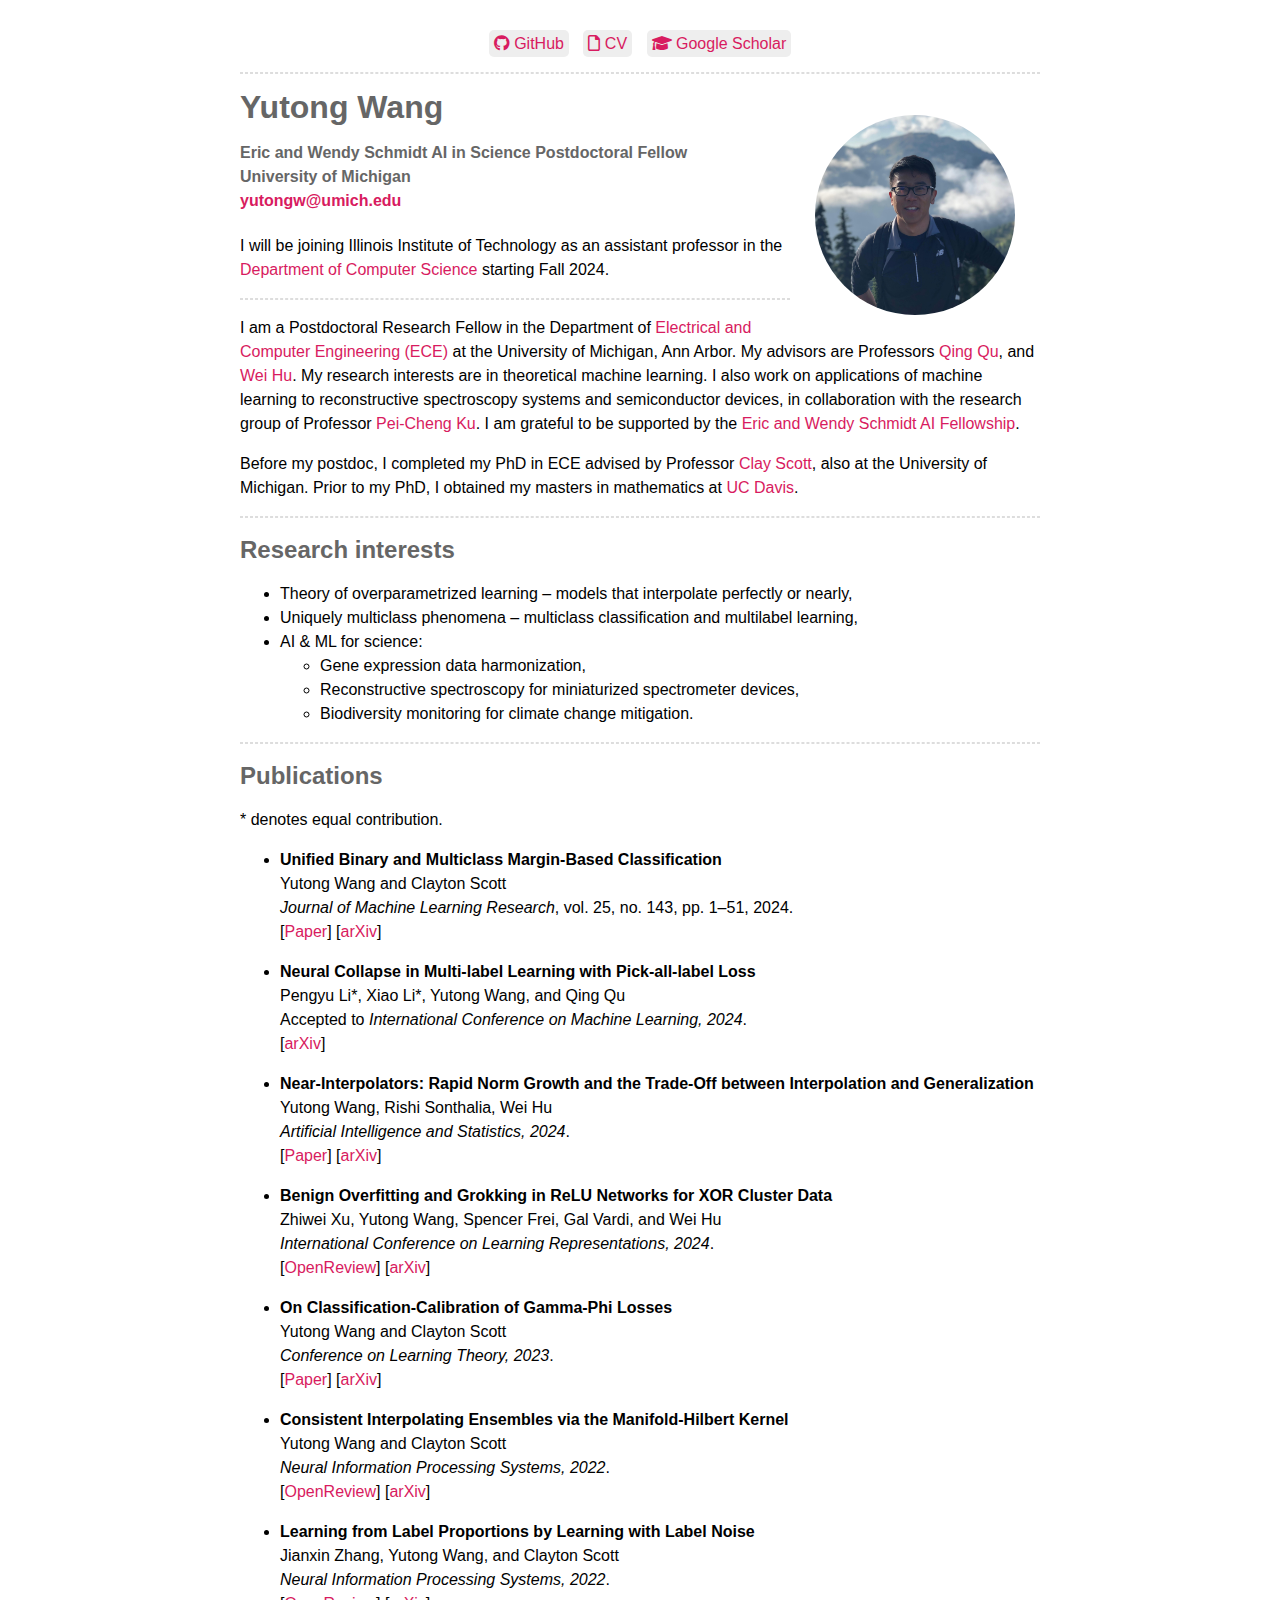
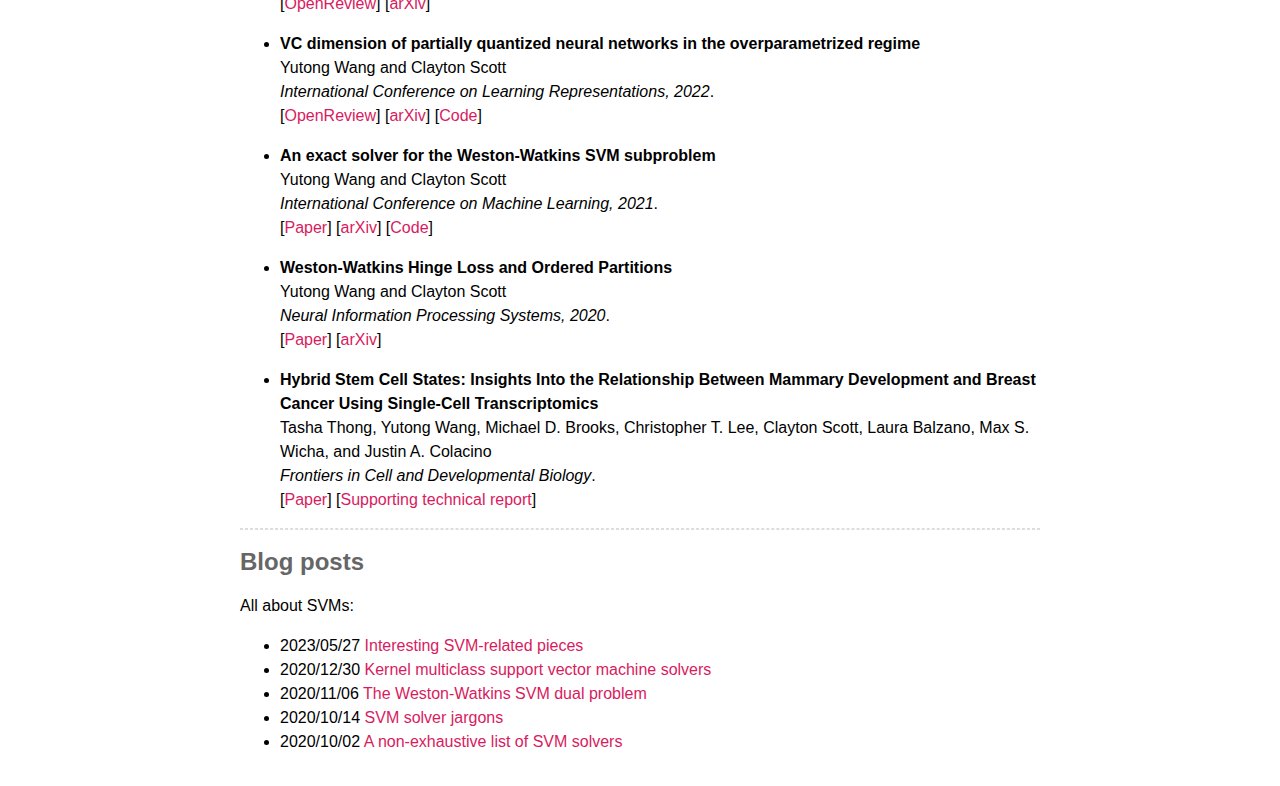
==== index.html @ 1f6f9163 "Initial commit with .gitignore ignoring .DS_Store files" ====
<!DOCTYPE html>
<html lang="en-us">
  <head>
	<meta name="generator" content="Hugo 0.82.0" />
    <meta charset="utf-8">
    <meta name="viewport" content="width=device-width, initial-scale=1">
    <title>Home | Yutong Wang</title>
    <link rel="stylesheet" href="css/style.css" />
    <link rel="stylesheet" href="css/fonts.css" />
    <link rel="stylesheet" href="https://cdnjs.cloudflare.com/ajax/libs/font-awesome/6.0.0-beta3/css/all.min.css">
  </head>

  <body>
    <nav>
    <ul class="menu">
      
      <li><a href="https://github.com/YutongWangML/">
        <i class="fab fa-github"></i> 
      GitHub</a></li>
      
      <li><a href="cv.pdf">
        <i class="fa-regular fa-file"></i> 
      CV</a></li>
      
      <li><a href="https://scholar.google.com/citations?hl=en&amp;user=GH7ryE4AAAAJ&amp;view_op=list_works&amp;sortby=pubdate">
        <i class="fa-solid fa-graduation-cap"></i> 
      Google Scholar</a></li>
      
    </ul>
    <hr/>
    </nav>




<p><img src="me.jpg" style="border-radius:50%;max-width:25%;min-width:40px;float:right;margin:25px" alt="Github repo" /></p>
<h1 id="yutong-wang">Yutong Wang</h1>
<h4 id="eric-and-wendy-schmidt-ai-in-science-postdoctoral-fellow-br-university-of-michigan-br-a-hrefmailto-yutongwumichedu--yutongwumichedu-a">Eric and Wendy Schmidt AI in Science Postdoctoral Fellow </br> University of Michigan </br> <A HREF="mailto: yutongw@umich.edu" > <a href="mailto:yutongw@umich.edu">yutongw@umich.edu</a> </A></h4>
<!-- <span><img src="email.png" style="width:120px" alt="email" /></span>
-->
<p>I will be joining
Illinois Institute of Technology as an assistant professor in the  <a href="https://www.iit.edu/computer-science">Department of Computer Science</a> starting Fall 2024.</p>
<hr>
<p>I am a Postdoctoral Research Fellow in the Department of <a href="https://ece.engin.umich.edu/">Electrical and Computer Engineering (ECE)</a> at the University of Michigan, Ann Arbor.
My advisors are Professors
<a href="https://qingqu.engin.umich.edu/">Qing Qu</a>,
and
<a href="https://weihu.me/">Wei Hu</a>.
My research interests are in theoretical machine learning.
I also work on applications of machine learning to reconstructive spectroscopy systems and semiconductor devices, in collaboration with the research group of Professor <a href="https://web.eecs.umich.edu/~peicheng/">Pei-Cheng Ku</a>.
I am grateful to be supported by the <a href="https://www.schmidtfutures.com/our-work/schmidt-ai-in-science-postdocs/">Eric and Wendy Schmidt AI Fellowship</a>.</p>
<p>Before my postdoc, I completed my PhD in ECE advised by Professor
<a href="http://web.eecs.umich.edu/~cscott/">Clay Scott</a>, also at the University of Michigan.
Prior to my PhD, I obtained my masters in mathematics at <a href="https://www.math.ucdavis.edu/">UC Davis</a>.</p>
<hr>
<h2 id="research-interests">Research interests</h2>
<ul>
<li>Theory of overparametrized learning &ndash; models that interpolate perfectly or nearly,</li>
<li>Uniquely multiclass phenomena &ndash; multiclass classification and multilabel learning,</li>
<li>AI &amp; ML for science:
<ul>
<li>Gene expression data harmonization,</li>
<li>Reconstructive spectroscopy for miniaturized spectrometer devices,</li>
<li>Biodiversity monitoring for climate change mitigation.</li>
</ul>
</li>
</ul>
<!--
---
## Preprints
-->
<hr>
<h2 id="publications">Publications</h2>
<p>* denotes equal contribution. </br></p>
<ul>
<li>
<p><strong>Unified Binary and Multiclass Margin-Based Classification</strong> </br>
Yutong Wang and Clayton Scott</br>
<em>Journal of Machine Learning Research</em>, vol. 25, no. 143, pp. 1&ndash;51, 2024.</br>
[<a href="https://jmlr.org/papers/v25/23-1599.html">Paper</a>]
[<a href="https://arxiv.org/abs/2311.17778">arXiv</a>]</p>
</li>
<li>
<p><strong>Neural Collapse in Multi-label Learning with Pick-all-label Loss</strong> </br>
Pengyu Li*, Xiao Li*, Yutong Wang, and Qing Qu</br>
Accepted to <em>International Conference on Machine Learning, 2024</em>.</br>
[<a href="https://arxiv.org/abs/2310.15903">arXiv</a>]</p>
</li>
<li>
<p><strong>Near-Interpolators: Rapid Norm Growth and the Trade-Off between Interpolation and Generalization</strong> </br>
Yutong Wang, Rishi Sonthalia, Wei Hu </br>
<em>Artificial Intelligence and Statistics, 2024</em>.</br>
[<a href="https://proceedings.mlr.press/v238/wang24k.html">Paper</a>]
[<a href="https://arxiv.org/abs/2403.07264">arXiv</a>]</p>
</li>
<li>
<p><strong>Benign Overfitting and Grokking in ReLU Networks for XOR Cluster Data</strong> </br>
Zhiwei Xu, Yutong Wang, Spencer Frei, Gal Vardi, and Wei Hu</br>
<em>International Conference on Learning Representations, 2024</em>.</br>
[<a href="https://openreview.net/forum?id=BxHgpC6FNv">OpenReview</a>]
[<a href="https://arxiv.org/abs/2310.02541">arXiv</a>]</p>
</li>
<li>
<p><strong>On Classification-Calibration of Gamma-Phi Losses</strong></br>
Yutong Wang and Clayton Scott</br>
<em>Conference on Learning Theory, 2023</em>.</br>
[<a href="https://proceedings.mlr.press/v195/wang23c.html">Paper</a>] [<a href="http://arxiv.org/abs/2302.07321">arXiv</a>]</p>
</li>
<li>
<p><strong>Consistent Interpolating Ensembles via the Manifold-Hilbert Kernel</strong></br>
Yutong Wang and Clayton Scott</br>
<em>Neural Information Processing Systems, 2022</em>.</br>
[<a href="https://openreview.net/forum?id=zqQKGaNI4lp">OpenReview</a>]
[<a href="https://arxiv.org/abs/2205.09342">arXiv</a>]</p>
</li>
<li>
<p><strong>Learning from Label Proportions by Learning with Label Noise</strong></br>
Jianxin Zhang, Yutong Wang, and Clayton Scott</br>
<em>Neural Information Processing Systems, 2022</em>.</br>
[<a href="https://openreview.net/forum?id=cqyBfRwOTm1">OpenReview</a>]
[<a href="https://arxiv.org/abs/2203.02496">arXiv</a>]</p>
</li>
<li>
<p><strong>VC dimension of partially quantized neural networks in the overparametrized regime</strong></br>
Yutong Wang and Clayton Scott</br>
<em>International Conference on Learning Representations, 2022</em>.</br>
[<a href="https://openreview.net/forum?id=7udZAsEzd60">OpenReview</a>]
[<a href="https://arxiv.org/abs/2110.02456">arXiv</a>]
[<a href="https://github.com/YutongWangUMich/HANN">Code</a>]</p>
</li>
<li>
<p><strong>An exact solver for the Weston-Watkins SVM subproblem</strong></br>
Yutong Wang and Clayton Scott</br>
<em>International Conference on Machine Learning, 2021</em>.</br>
[<a href="https://proceedings.mlr.press/v139/wang21u.html">Paper</a>]
[<a href="https://arxiv.org/abs/2102.05640">arXiv</a>]
[<a href="https://github.com/YutongWangUMich/liblinear/">Code</a>]</p>
</li>
<li>
<p><strong>Weston-Watkins Hinge Loss and Ordered Partitions</strong></br>
Yutong Wang and Clayton Scott</br>
<em>Neural Information Processing Systems, 2020</em>.</br>
[<a href="https://papers.nips.cc/paper/2020/hash/e5e6851e7f7ffd3530e7389e183aa468-Abstract.html">Paper</a>]
[<a href="https://arxiv.org/abs/2006.07346">arXiv</a>]</p>
</li>
<li>
<p><strong>Hybrid Stem Cell States: Insights Into the Relationship Between Mammary Development and Breast Cancer Using Single-Cell Transcriptomics</strong></br>
Tasha Thong, Yutong Wang, Michael D. Brooks, Christopher T. Lee, Clayton Scott, Laura Balzano, Max S. Wicha, and Justin A. Colacino</br>
<em>Frontiers in Cell and Developmental Biology</em>.</br>
[<a href="https://www.frontiersin.org/articles/10.3389/fcell.2020.00288/full">Paper</a>]
[<a href="https://www.biorxiv.org/content/10.1101/637488v1?rss=1">Supporting technical report</a>]</p>
</li>
</ul>
<hr>
<h2 id="blog-posts">Blog posts</h2>
<p>All about SVMs:</p>


<ul>
  
  
  
  <li>
    <span class="date">2023/05/27</span>
    <a href="/post/2023/05/27/interesting-svm-related-pieces-not-in-a-journal-conference/">Interesting SVM-related pieces</a>
  </li>
  
  <li>
    <span class="date">2020/12/30</span>
    <a href="/post/2020/12/30/kernel-multiclass-support-vector-machine-solvers/">Kernel multiclass support vector machine solvers</a>
  </li>
  
  <li>
    <span class="date">2020/11/06</span>
    <a href="/post/2020/11/06/a-derivation-of-the-weston-watkins-svm-dual-problem/">The Weston-Watkins SVM dual problem</a>
  </li>
  
  <li>
    <span class="date">2020/10/14</span>
    <a href="/post/2020/10/14/svm-solver-jargons/">SVM solver jargons</a>
  </li>
  
  <li>
    <span class="date">2020/10/02</span>
    <a href="/post/2020/10/02/svm-solvers/">A non-exhaustive list of SVM solvers</a>
  </li>
  
</ul>

  <footer>
  <script src="//yihui.name/js/math-code.js"></script>
<script async src="//mathjax.rstudio.com/latest/MathJax.js?config=TeX-MML-AM_CHTML"></script>

<script async src="//yihui.name/js/center-img.js"></script>

  
  </footer>
  </body>
</html>
---- css/style.css ----
body {
  max-width: 800px;
  margin: auto;
  padding: 1em;
  line-height: 1.5em;
}

/* header and footer areas */
.menu { padding: 0; }
.menu li { display: inline-block; }
.article-meta, .menu a {
  text-decoration: none;
  background: #eee;
  padding: 5px;
  border-radius: 5px;
}
.menu, .article-meta, footer { text-align: center; }
.title { font-size: 1.1em; }
footer a { text-decoration: none; }
hr {
  border-style: dashed;
  color: #ddd;
}

.menu li{
  margin-left:5px;
  margin-right:5px;
}

/* code */
pre {
  border: 1px solid #ddd;
  box-shadow: 5px 5px 5px #eee;
  padding: 1em;
  overflow-x: auto;
}
code { background: #f9f9f9; }
pre code { background: none; }

/* misc elements */
img, iframe, video { max-width: 100%; }
main { hyphens: auto; }
blockquote {
  background: #f9f9f9;
  border-left: 5px solid #ccc;
  padding: 3px 1em 3px;
}

table {
  margin: auto;
  border-top: 1px solid #666;
  border-bottom: 1px solid #666;
}
table thead th { border-bottom: 1px solid #ddd; }
th, td { padding: 5px; }
thead, tfoot, tr:nth-child(even) { background: #eee; }


/* citations */
.csl-entry{
  text-indent:-2em;
  padding-left:2em
}


h1,h2,h3,h4{
  color:#666666;
}

a {
  text-decoration: none;
  color: #D81B60;
}
---- css/fonts.css ----
body {
  font-family: Helvetica, Arial, sans-serif;
}
code {
  font-family: "Lucida Console", Monaco, monospace;
  font-size: 85%;
}
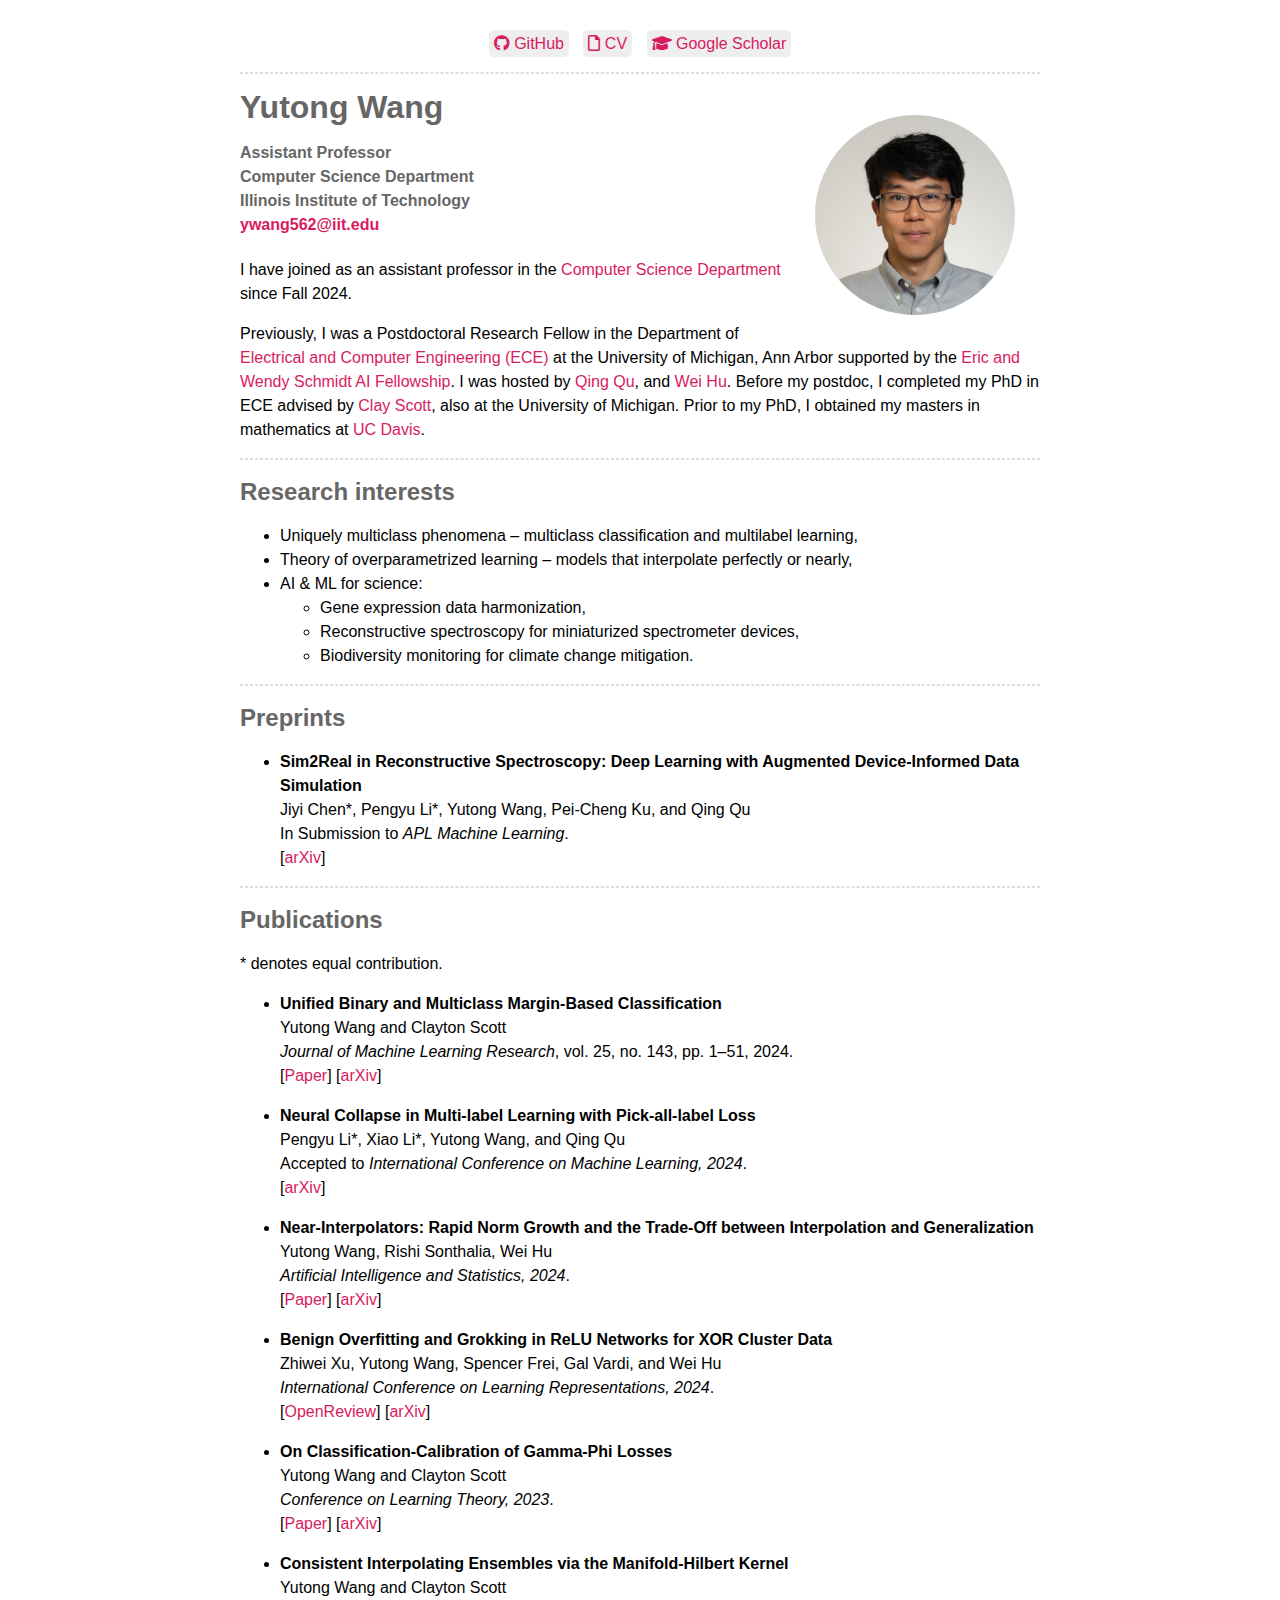
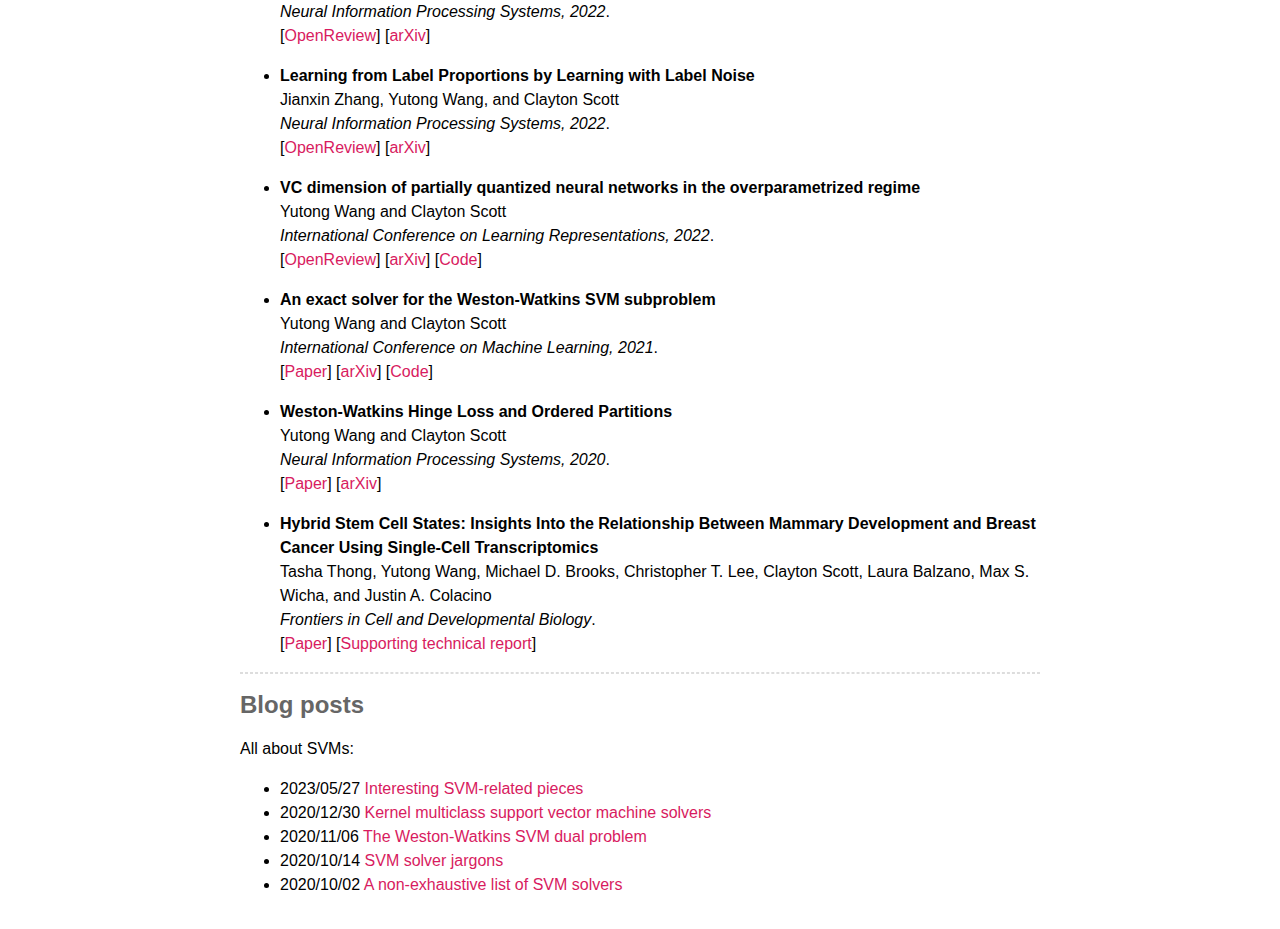
==== commit 2339123a: "updated photo and basic profile" ====
--- a/index.html
+++ b/index.html
@@ -35,28 +35,25 @@
 
 <p><img src="me.jpg" style="border-radius:50%;max-width:25%;min-width:40px;float:right;margin:25px" alt="Github repo" /></p>
 <h1 id="yutong-wang">Yutong Wang</h1>
-<h4 id="eric-and-wendy-schmidt-ai-in-science-postdoctoral-fellow-br-university-of-michigan-br-a-hrefmailto-yutongwumichedu--yutongwumichedu-a">Eric and Wendy Schmidt AI in Science Postdoctoral Fellow </br> University of Michigan </br> <A HREF="mailto: yutongw@umich.edu" > <a href="mailto:yutongw@umich.edu">yutongw@umich.edu</a> </A></h4>
+<h4 id="assistant-professor-br-computer-science-department-br-illinois-institute-of-technology-br-a-hrefmailto-ywang562iitedu--ywang562iitedu-a">Assistant Professor </br> Computer Science Department </br> Illinois Institute of Technology </br> <A HREF="mailto: ywang562@iit.edu" > <a href="mailto:ywang562@iit.edu">ywang562@iit.edu</a> </A></h4>
 <!-- <span><img src="email.png" style="width:120px" alt="email" /></span>
 -->
-<p>I will be joining
-Illinois Institute of Technology as an assistant professor in the  <a href="https://www.iit.edu/computer-science">Department of Computer Science</a> starting Fall 2024.</p>
-<hr>
-<p>I am a Postdoctoral Research Fellow in the Department of <a href="https://ece.engin.umich.edu/">Electrical and Computer Engineering (ECE)</a> at the University of Michigan, Ann Arbor.
-My advisors are Professors
+<p>I have joined as an assistant professor in the  <a href="https://www.iit.edu/computer-science">Computer Science Department</a> since Fall 2024.</p>
+<p>Previously,
+I was a Postdoctoral Research Fellow in the Department of <a href="https://ece.engin.umich.edu/">Electrical and Computer Engineering (ECE)</a> at the University of Michigan, Ann Arbor supported by
+the <a href="https://www.schmidtfutures.com/our-work/schmidt-ai-in-science-postdocs/">Eric and Wendy Schmidt AI Fellowship</a>.
+I was hosted by
 <a href="https://qingqu.engin.umich.edu/">Qing Qu</a>,
 and
 <a href="https://weihu.me/">Wei Hu</a>.
-My research interests are in theoretical machine learning.
-I also work on applications of machine learning to reconstructive spectroscopy systems and semiconductor devices, in collaboration with the research group of Professor <a href="https://web.eecs.umich.edu/~peicheng/">Pei-Cheng Ku</a>.
-I am grateful to be supported by the <a href="https://www.schmidtfutures.com/our-work/schmidt-ai-in-science-postdocs/">Eric and Wendy Schmidt AI Fellowship</a>.</p>
-<p>Before my postdoc, I completed my PhD in ECE advised by Professor
+Before my postdoc, I completed my PhD in ECE advised by
 <a href="http://web.eecs.umich.edu/~cscott/">Clay Scott</a>, also at the University of Michigan.
 Prior to my PhD, I obtained my masters in mathematics at <a href="https://www.math.ucdavis.edu/">UC Davis</a>.</p>
 <hr>
 <h2 id="research-interests">Research interests</h2>
 <ul>
+<li>Uniquely multiclass phenomena &ndash; multiclass classification and multilabel learning,</li>
 <li>Theory of overparametrized learning &ndash; models that interpolate perfectly or nearly,</li>
-<li>Uniquely multiclass phenomena &ndash; multiclass classification and multilabel learning,</li>
 <li>AI &amp; ML for science:
 <ul>
 <li>Gene expression data harmonization,</li>
@@ -65,10 +62,14 @@
 </ul>
 </li>
 </ul>
-<!--
----
-## Preprints
--->
+<hr>
+<h2 id="preprints">Preprints</h2>
+<ul>
+<li><strong>Sim2Real in Reconstructive Spectroscopy: Deep Learning with Augmented Device-Informed Data Simulation</strong> </br>
+Jiyi Chen*, Pengyu Li*, Yutong Wang, Pei-Cheng Ku, and Qing Qu</br>
+In Submission to <em>APL Machine Learning</em>.</br>
+[<a href="https://arxiv.org/abs/2403.12354">arXiv</a>]</li>
+</ul>
 <hr>
 <h2 id="publications">Publications</h2>
 <p>* denotes equal contribution. </br></p>
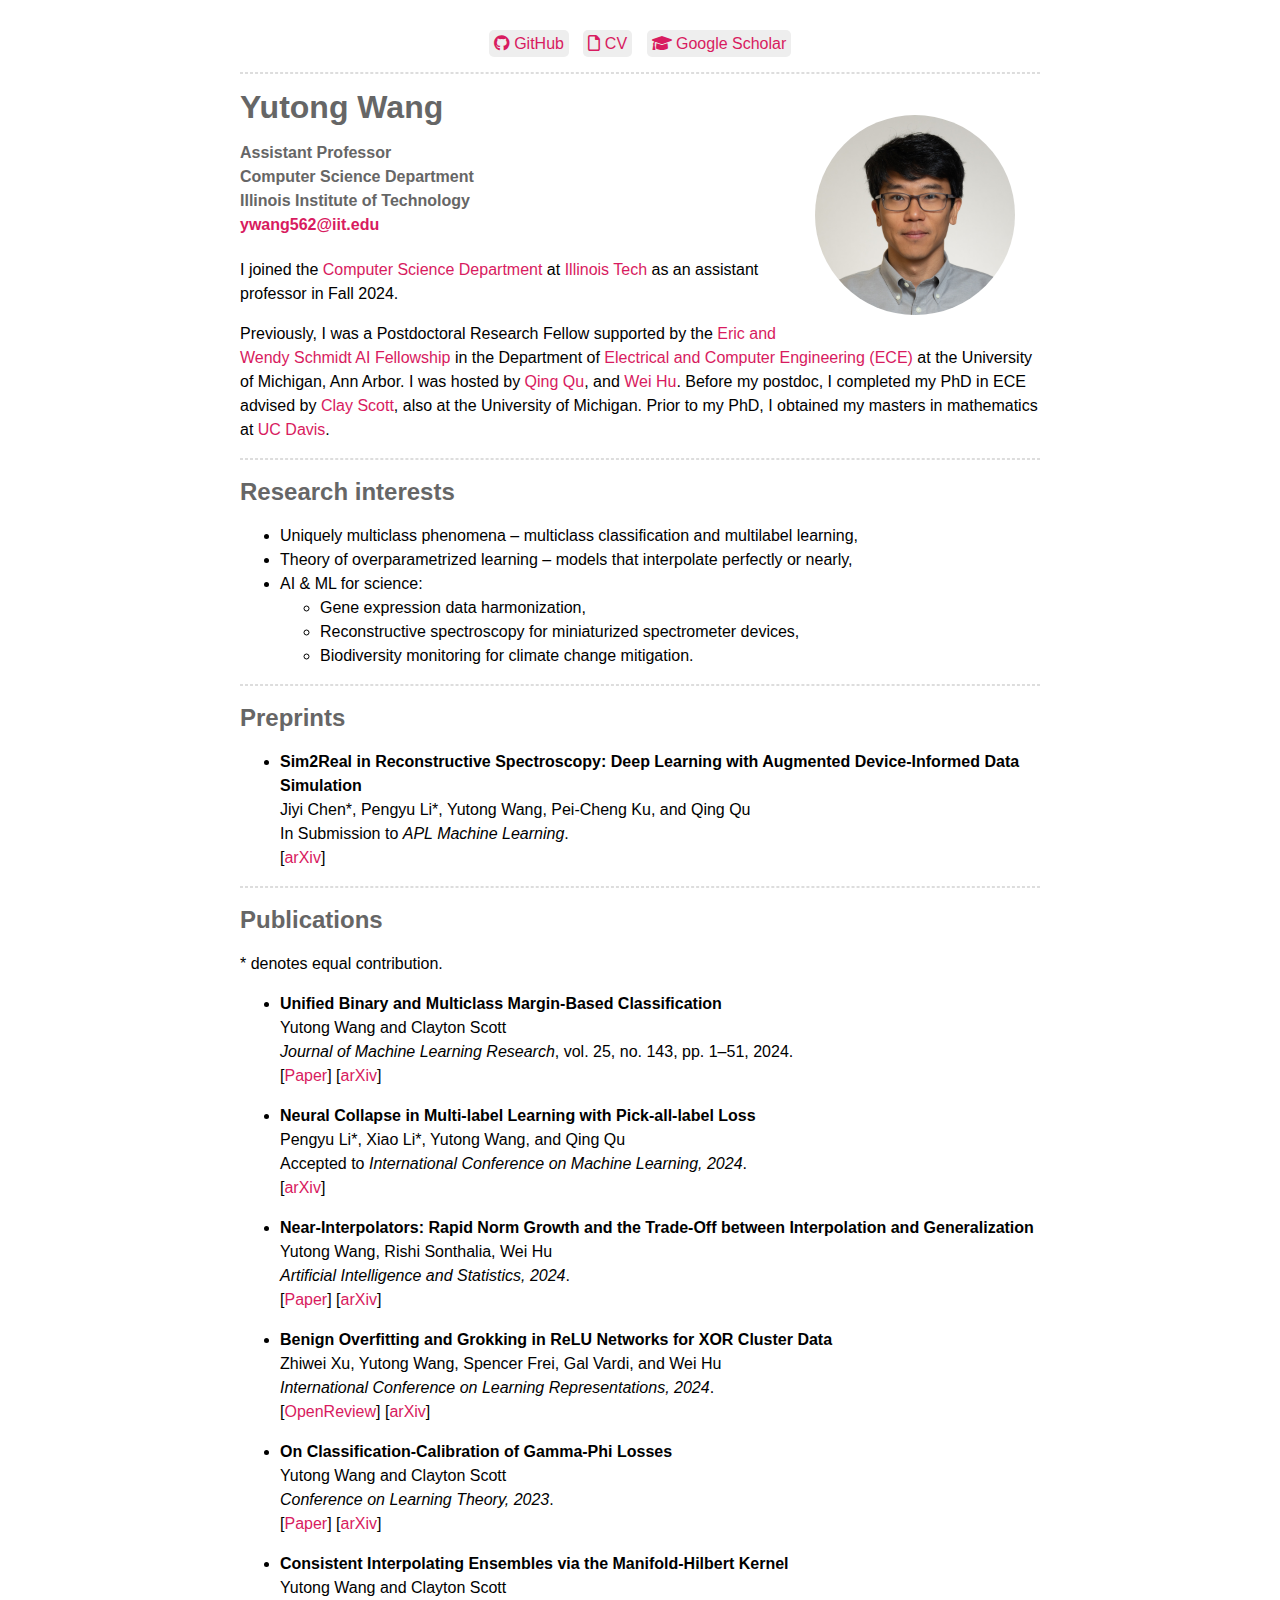
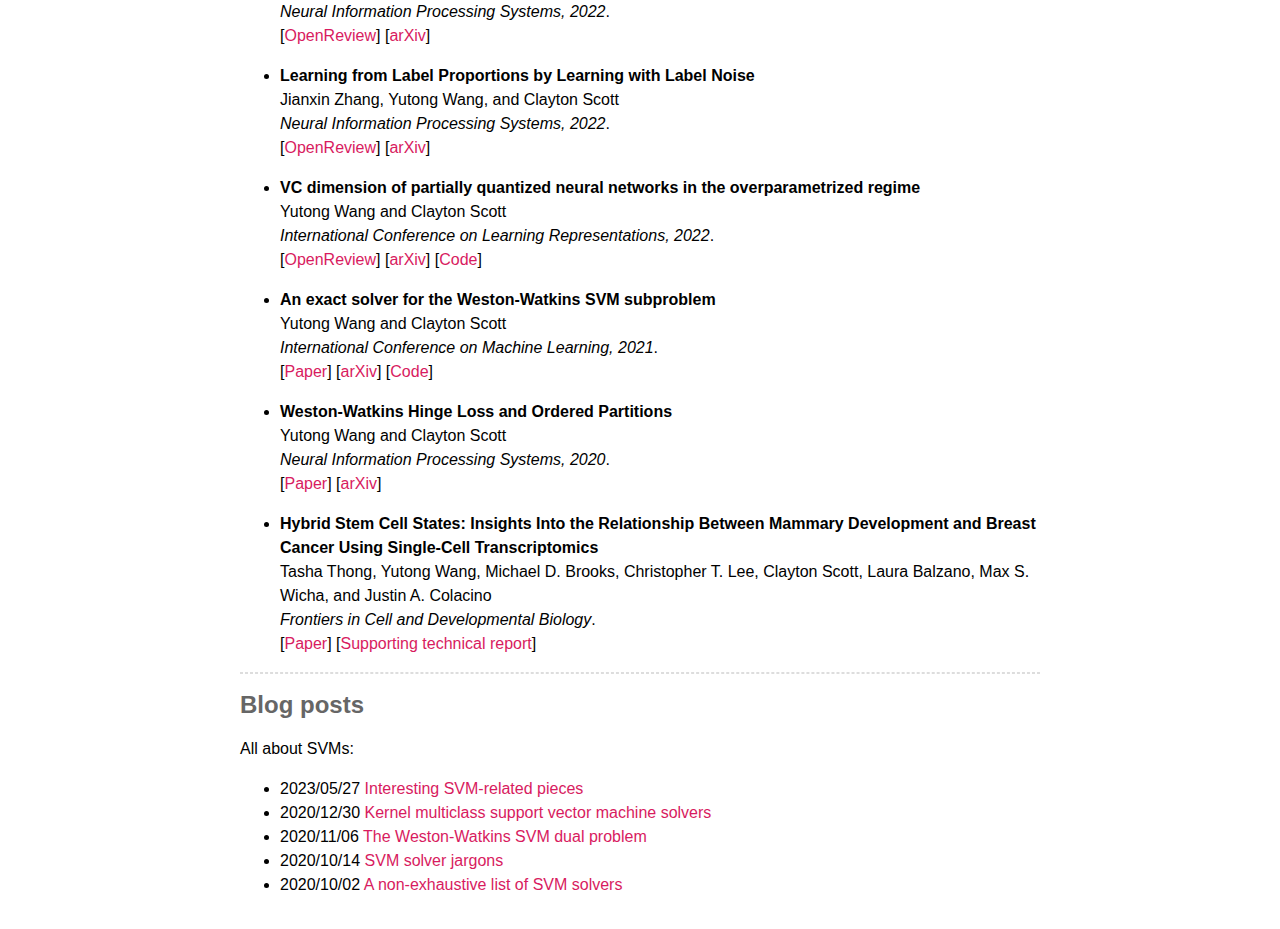
==== commit c136dd71: "Update index.html" ====
--- a/index.html
+++ b/index.html
@@ -38,10 +38,12 @@
 <h4 id="assistant-professor-br-computer-science-department-br-illinois-institute-of-technology-br-a-hrefmailto-ywang562iitedu--ywang562iitedu-a">Assistant Professor </br> Computer Science Department </br> Illinois Institute of Technology </br> <A HREF="mailto: ywang562@iit.edu" > <a href="mailto:ywang562@iit.edu">ywang562@iit.edu</a> </A></h4>
 <!-- <span><img src="email.png" style="width:120px" alt="email" /></span>
 -->
-<p>I have joined as an assistant professor in the  <a href="https://www.iit.edu/computer-science">Computer Science Department</a> since Fall 2024.</p>
+<p>I  joined  the  <a href="https://www.iit.edu/computer-science">Computer Science Department</a> at <a href="https://www.iit.edu/">Illinois Tech</a>
+as an assistant professor in
+Fall 2024.</p>
 <p>Previously,
-I was a Postdoctoral Research Fellow in the Department of <a href="https://ece.engin.umich.edu/">Electrical and Computer Engineering (ECE)</a> at the University of Michigan, Ann Arbor supported by
-the <a href="https://www.schmidtfutures.com/our-work/schmidt-ai-in-science-postdocs/">Eric and Wendy Schmidt AI Fellowship</a>.
+I was a Postdoctoral Research Fellow supported by
+the <a href="https://www.schmidtfutures.com/our-work/schmidt-ai-in-science-postdocs/">Eric and Wendy Schmidt AI Fellowship</a> in the Department of <a href="https://ece.engin.umich.edu/">Electrical and Computer Engineering (ECE)</a> at the University of Michigan, Ann Arbor.
 I was hosted by
 <a href="https://qingqu.engin.umich.edu/">Qing Qu</a>,
 and
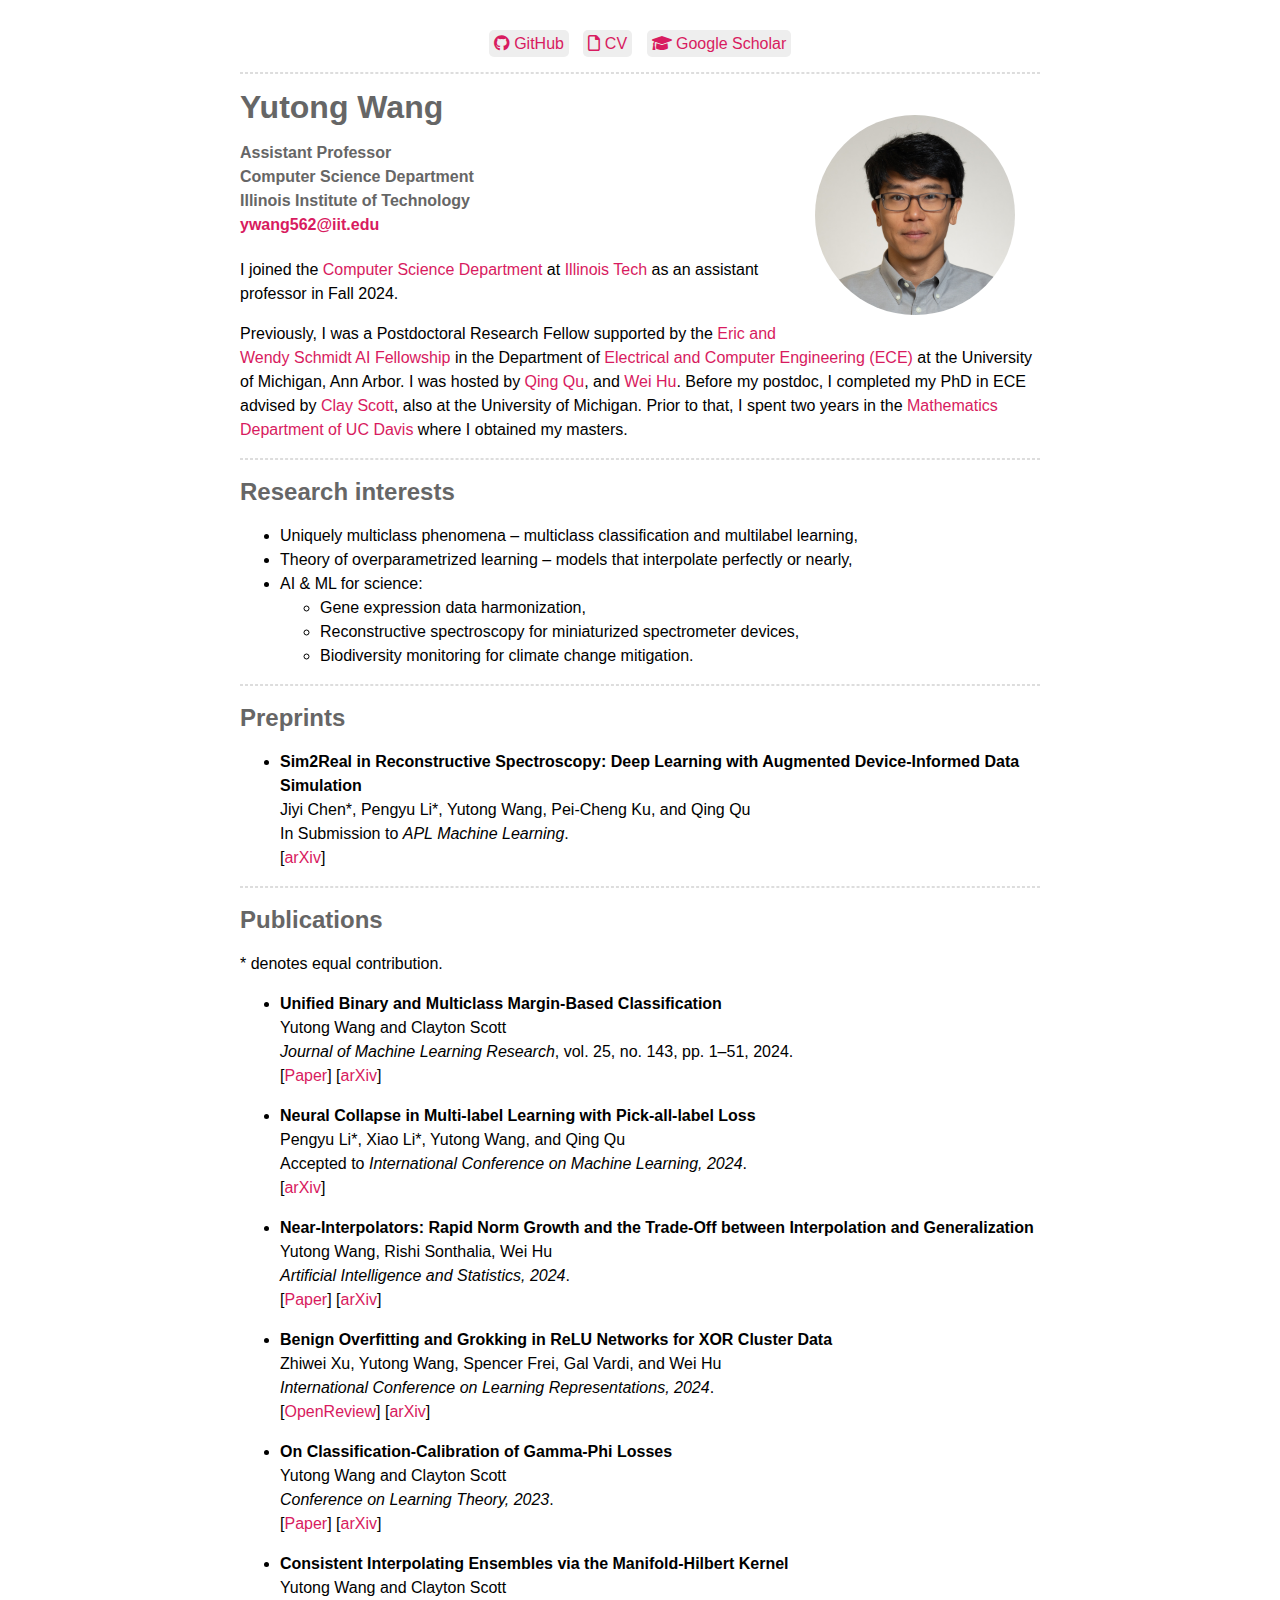
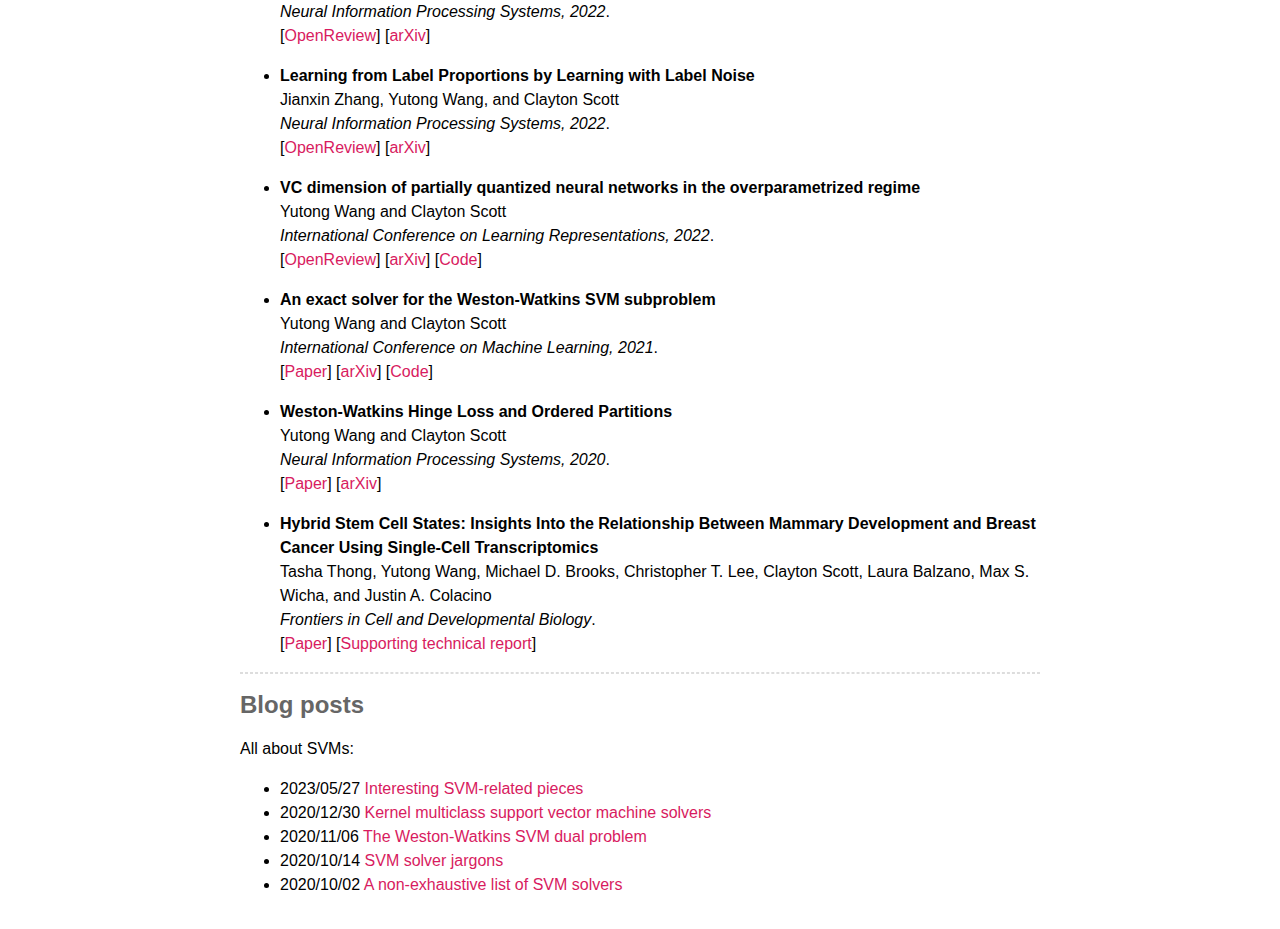
==== commit afd5817b: "minor langue change" ====
--- a/index.html
+++ b/index.html
@@ -50,7 +50,7 @@
 <a href="https://weihu.me/">Wei Hu</a>.
 Before my postdoc, I completed my PhD in ECE advised by
 <a href="http://web.eecs.umich.edu/~cscott/">Clay Scott</a>, also at the University of Michigan.
-Prior to my PhD, I obtained my masters in mathematics at <a href="https://www.math.ucdavis.edu/">UC Davis</a>.</p>
+Prior to that, I spent two years in the <a href="https://www.math.ucdavis.edu/">Mathematics Department of UC Davis</a> where I obtained my masters.</p>
 <hr>
 <h2 id="research-interests">Research interests</h2>
 <ul>
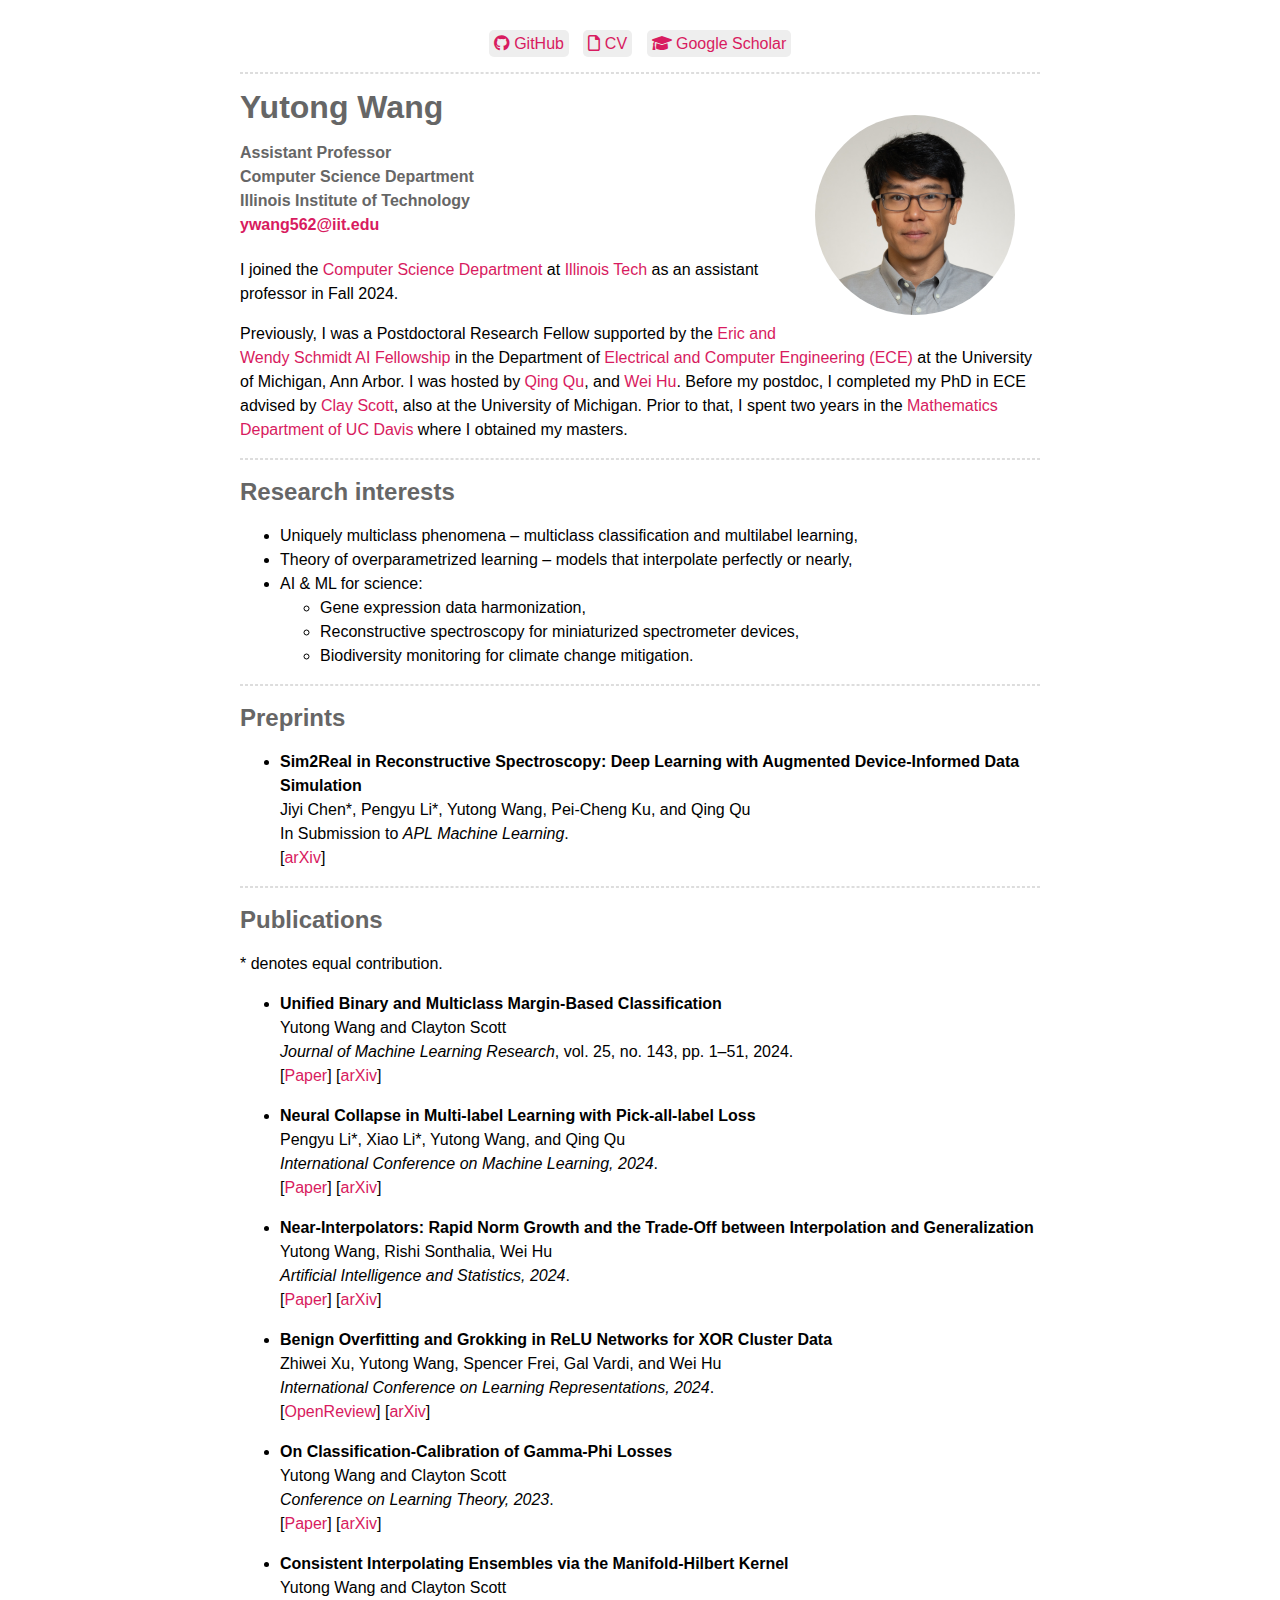
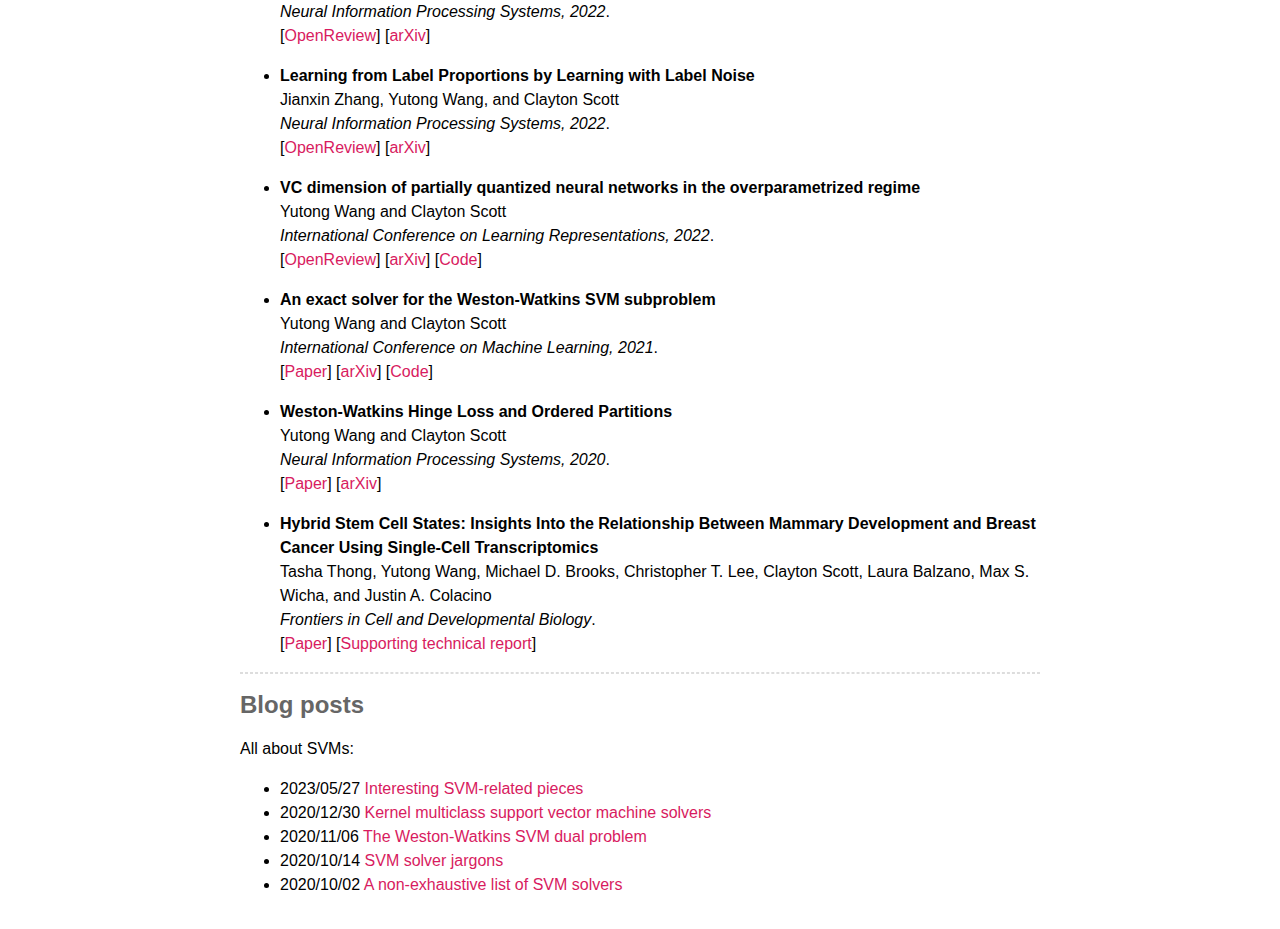
==== commit f3bf16a8: "IIT CV" ====
--- a/index.html
+++ b/index.html
@@ -86,7 +86,8 @@
 <li>
 <p><strong>Neural Collapse in Multi-label Learning with Pick-all-label Loss</strong> </br>
 Pengyu Li*, Xiao Li*, Yutong Wang, and Qing Qu</br>
-Accepted to <em>International Conference on Machine Learning, 2024</em>.</br>
+<em>International Conference on Machine Learning, 2024</em>.</br>
+[<a href="https://openreview.net/forum?id=y8NevOhrnW">Paper</a>]
 [<a href="https://arxiv.org/abs/2310.15903">arXiv</a>]</p>
 </li>
 <li>
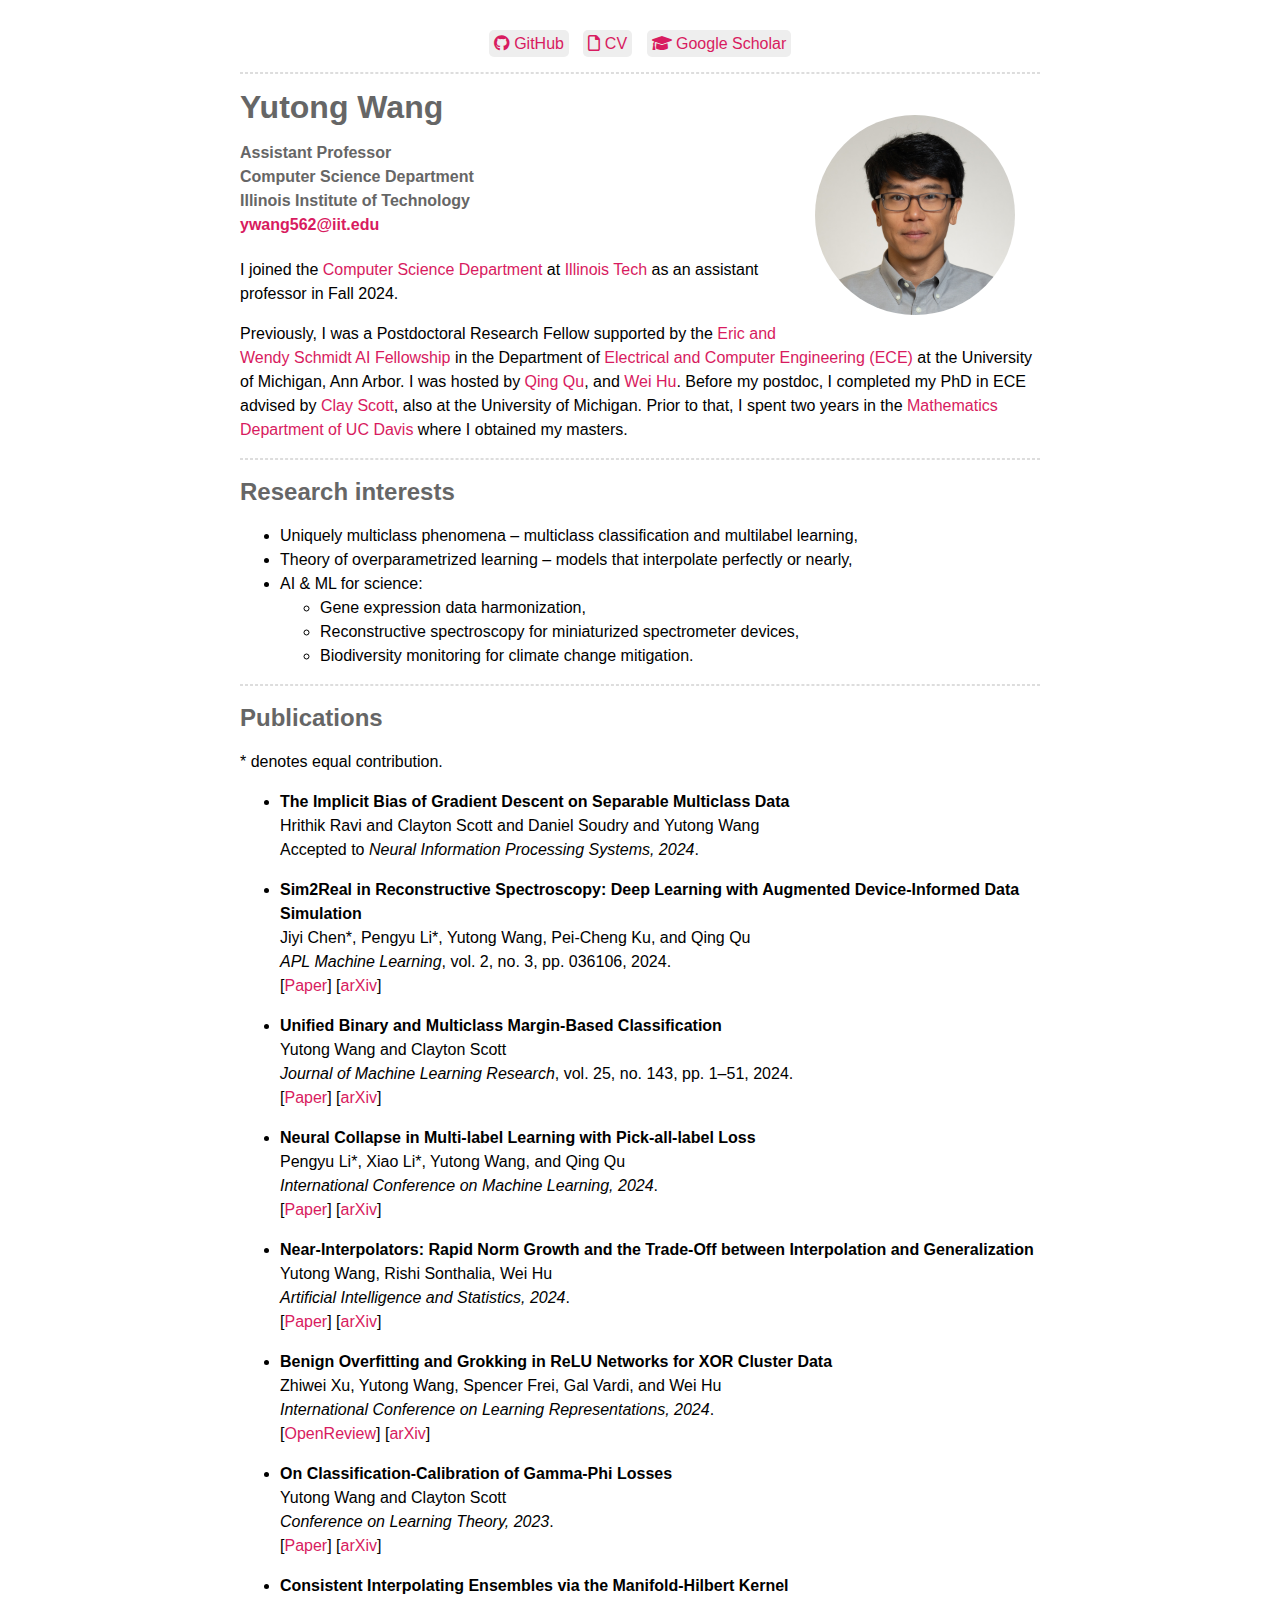
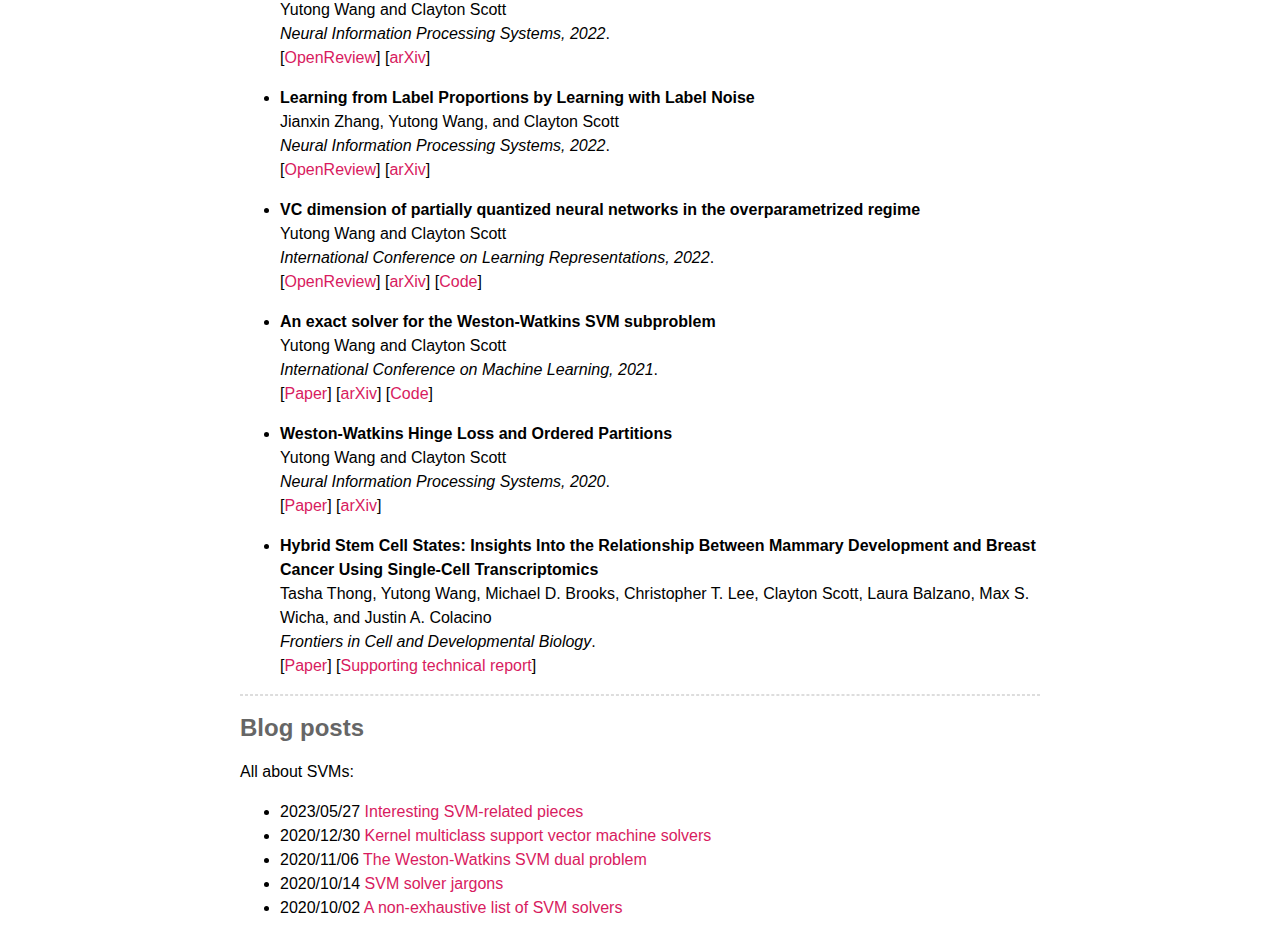
==== commit 074ac98d: "new paper accepts" ====
--- a/index.html
+++ b/index.html
@@ -64,18 +64,26 @@
 </ul>
 </li>
 </ul>
-<hr>
-<h2 id="preprints">Preprints</h2>
-<ul>
-<li><strong>Sim2Real in Reconstructive Spectroscopy: Deep Learning with Augmented Device-Informed Data Simulation</strong> </br>
-Jiyi Chen*, Pengyu Li*, Yutong Wang, Pei-Cheng Ku, and Qing Qu</br>
-In Submission to <em>APL Machine Learning</em>.</br>
-[<a href="https://arxiv.org/abs/2403.12354">arXiv</a>]</li>
-</ul>
+<!--
+---
+## Preprints
+-->
 <hr>
 <h2 id="publications">Publications</h2>
 <p>* denotes equal contribution. </br></p>
 <ul>
+<li>
+<p><strong>The Implicit Bias of Gradient Descent on Separable Multiclass Data</strong></br>
+Hrithik Ravi and Clayton Scott and Daniel Soudry and Yutong Wang</br>
+Accepted to <em>Neural Information Processing Systems, 2024</em>.</br></p>
+</li>
+<li>
+<p><strong>Sim2Real in Reconstructive Spectroscopy: Deep Learning with Augmented Device-Informed Data Simulation</strong> </br>
+Jiyi Chen*, Pengyu Li*, Yutong Wang, Pei-Cheng Ku, and Qing Qu</br>
+<em>APL Machine Learning</em>, vol. 2, no. 3, pp. 036106, 2024.</br>
+[<a href="https://pubs.aip.org/aip/aml/article/2/3/036106/3309142/Sim2Real-in-reconstructive-spectroscopy-Deep">Paper</a>]
+[<a href="https://arxiv.org/abs/2403.12354">arXiv</a>]</p>
+</li>
 <li>
 <p><strong>Unified Binary and Multiclass Margin-Based Classification</strong> </br>
 Yutong Wang and Clayton Scott</br>
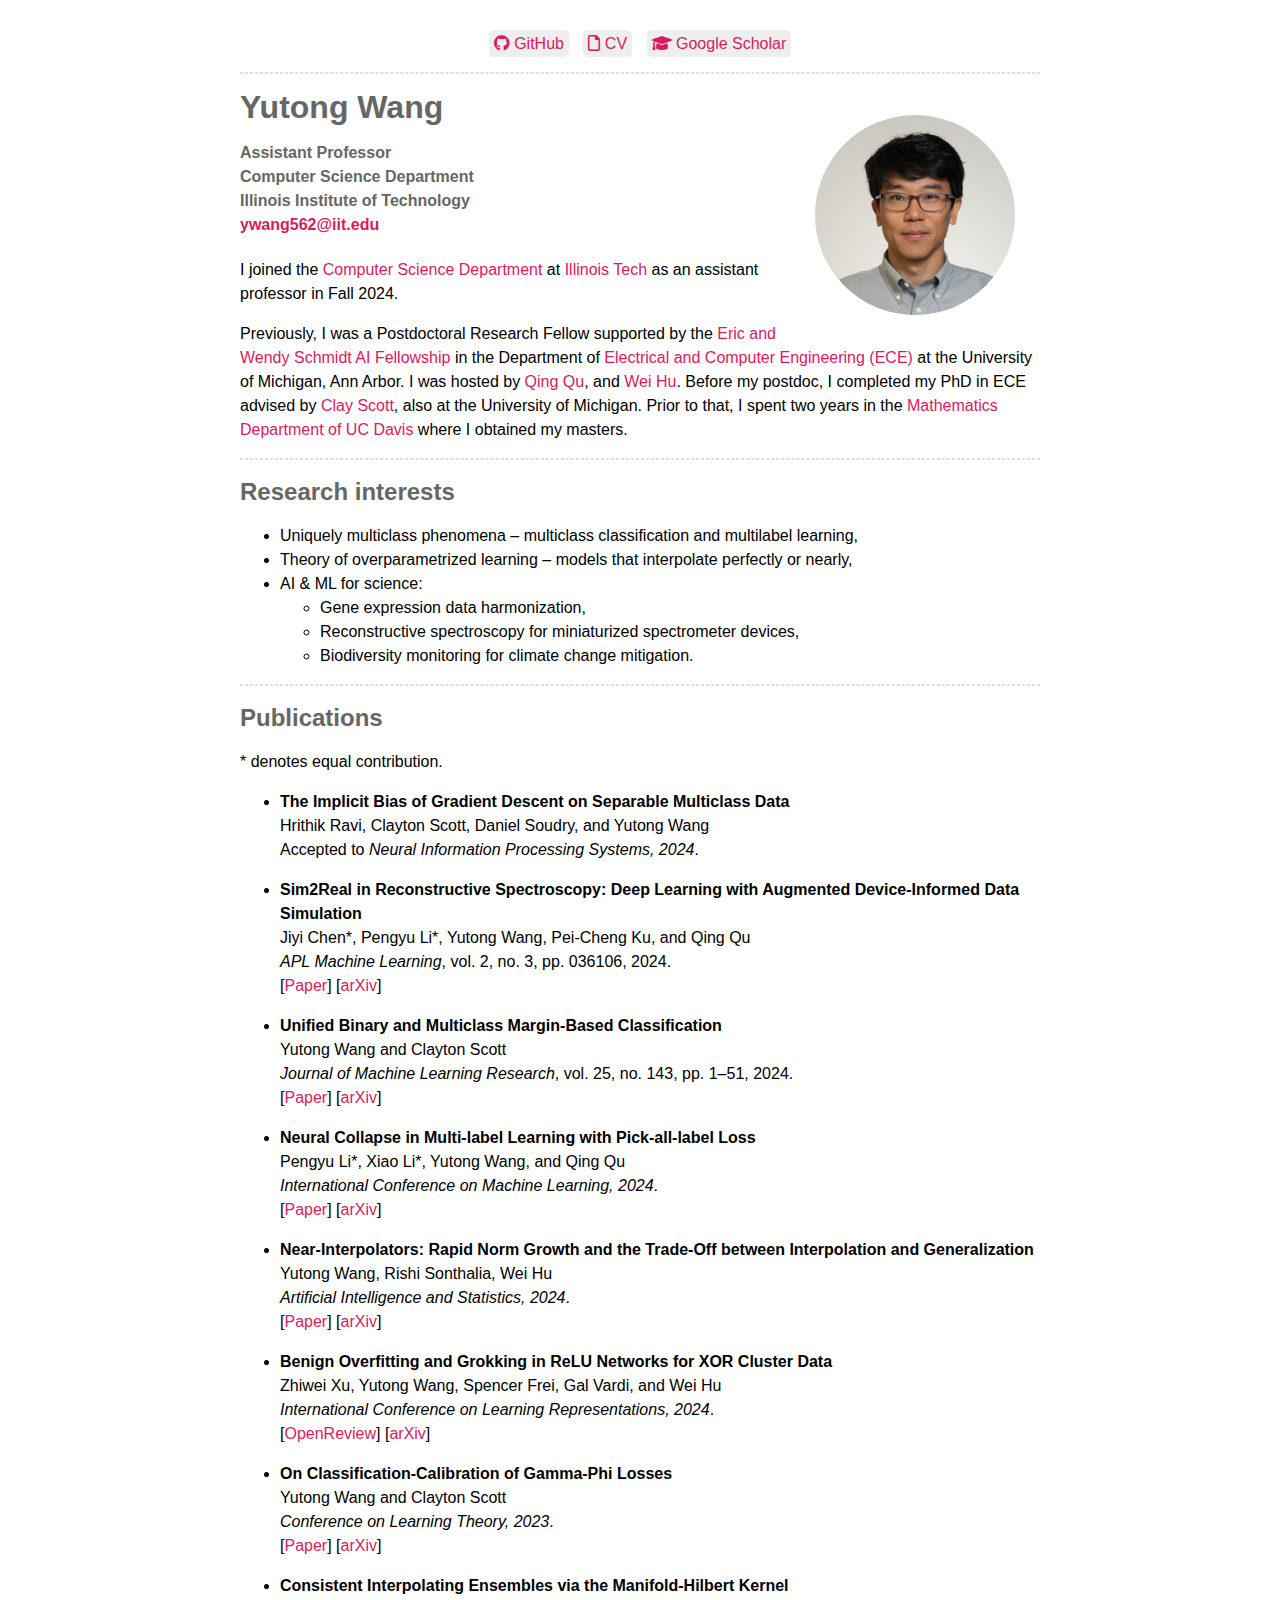
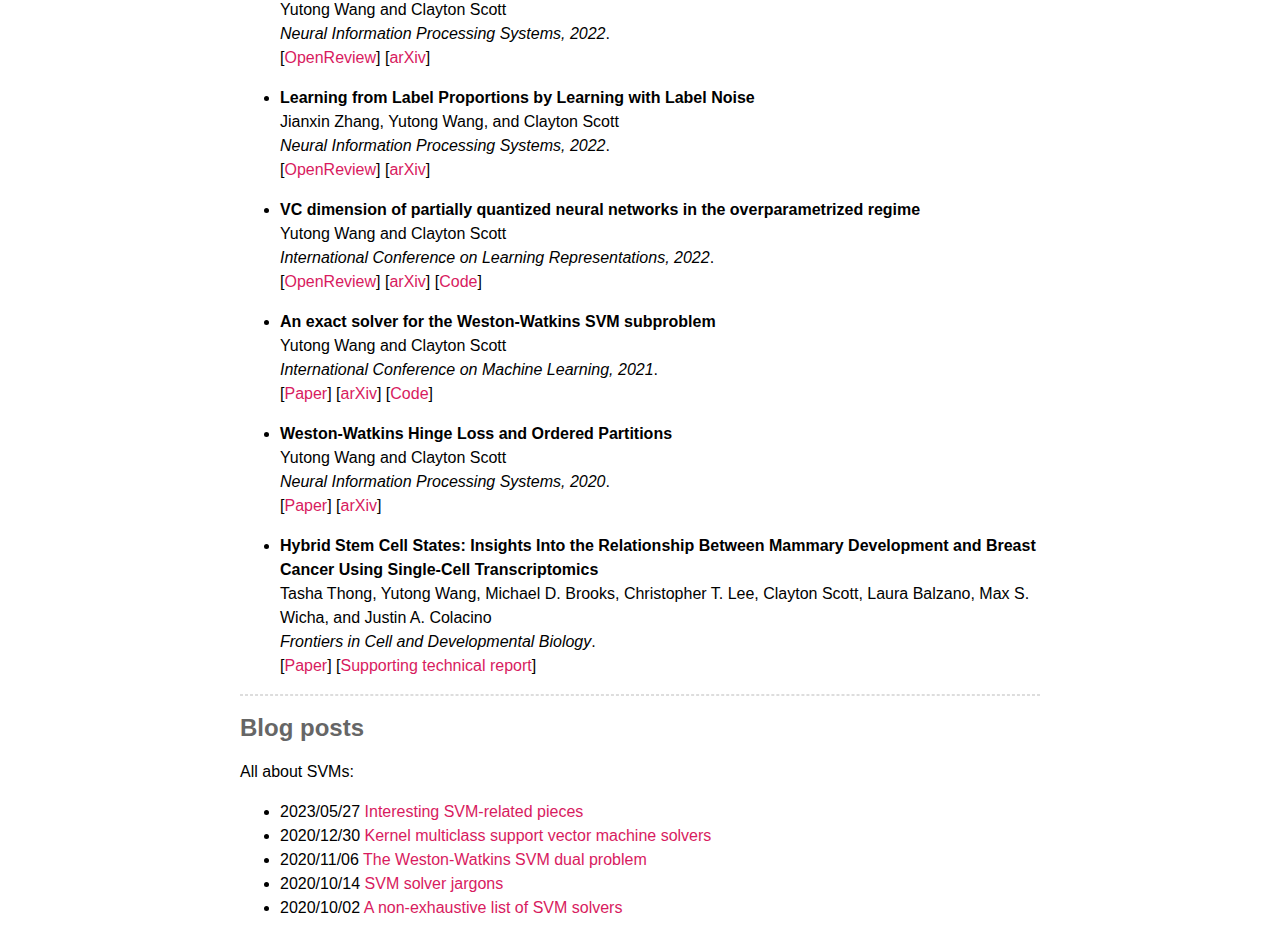
==== commit 71162d28: "added the author listing" ====
--- a/index.html
+++ b/index.html
@@ -74,7 +74,7 @@
 <ul>
 <li>
 <p><strong>The Implicit Bias of Gradient Descent on Separable Multiclass Data</strong></br>
-Hrithik Ravi and Clayton Scott and Daniel Soudry and Yutong Wang</br>
+Hrithik Ravi, Clayton Scott, Daniel Soudry, and Yutong Wang</br>
 Accepted to <em>Neural Information Processing Systems, 2024</em>.</br></p>
 </li>
 <li>
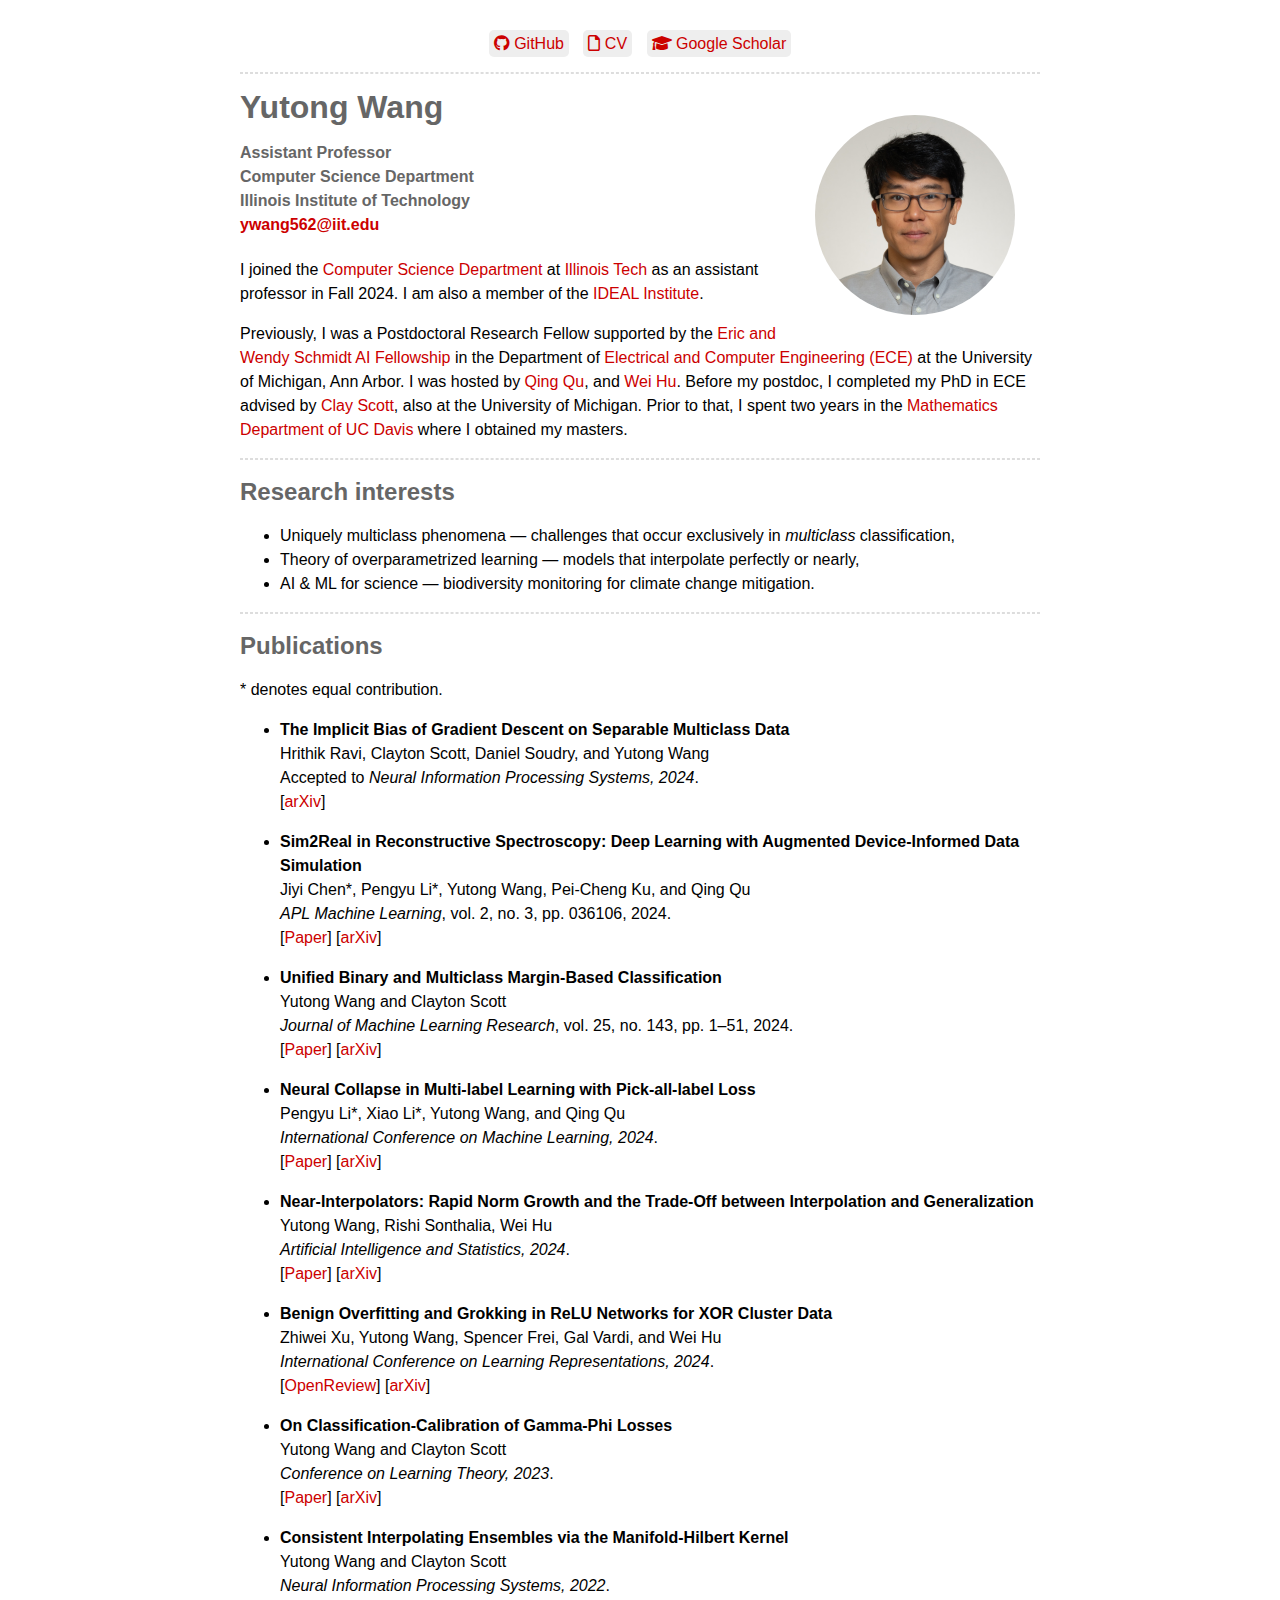
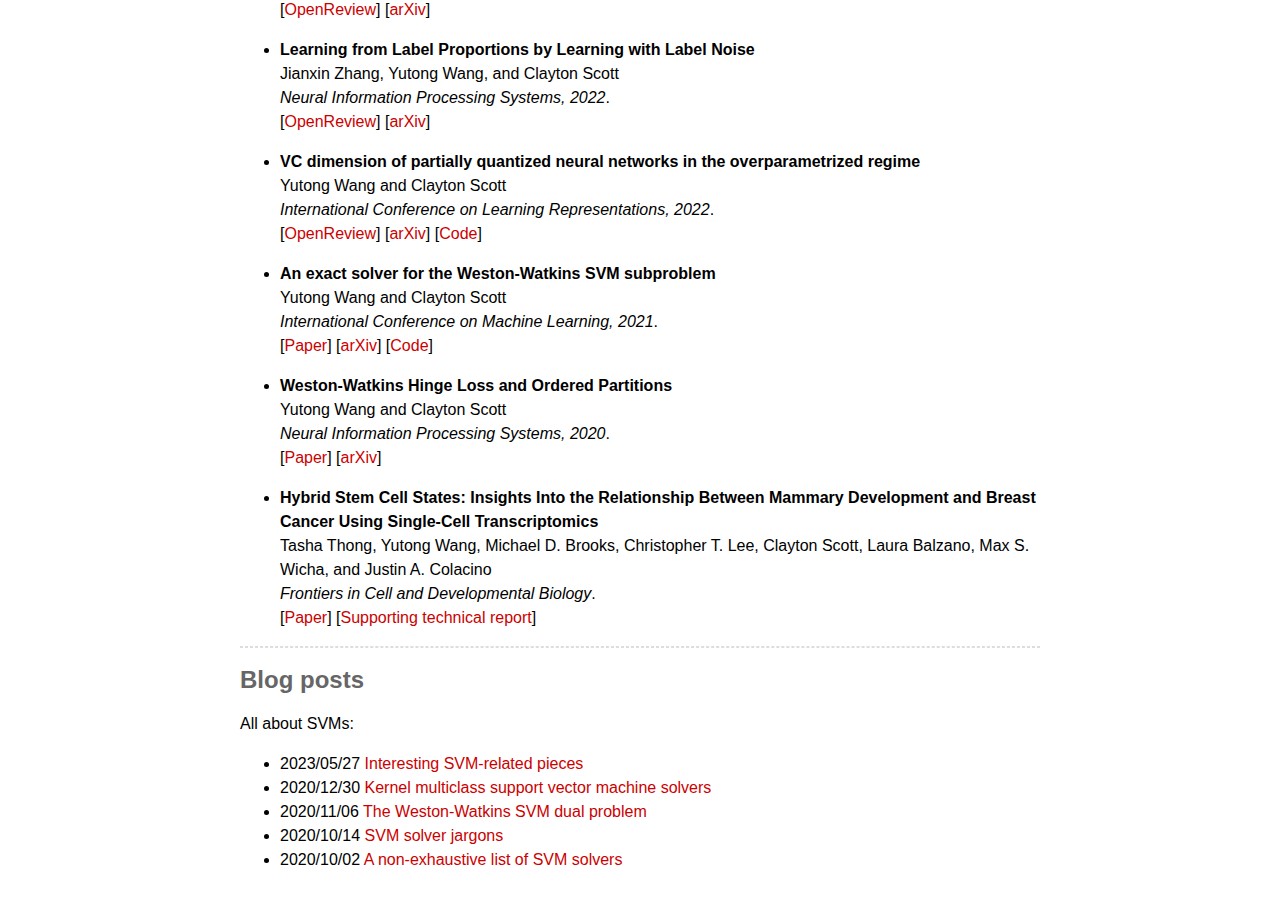
==== commit 96eb5fe2: "neurips 2024" ====
--- a/index.html
+++ b/index.html
@@ -40,7 +40,7 @@
 -->
 <p>I  joined  the  <a href="https://www.iit.edu/computer-science">Computer Science Department</a> at <a href="https://www.iit.edu/">Illinois Tech</a>
 as an assistant professor in
-Fall 2024.</p>
+Fall 2024. I am also a member of the <a href="https://www.ideal-institute.org/">IDEAL Institute</a>.</p>
 <p>Previously,
 I was a Postdoctoral Research Fellow supported by
 the <a href="https://www.schmidtfutures.com/our-work/schmidt-ai-in-science-postdocs/">Eric and Wendy Schmidt AI Fellowship</a> in the Department of <a href="https://ece.engin.umich.edu/">Electrical and Computer Engineering (ECE)</a> at the University of Michigan, Ann Arbor.
@@ -54,15 +54,9 @@
 <hr>
 <h2 id="research-interests">Research interests</h2>
 <ul>
-<li>Uniquely multiclass phenomena &ndash; multiclass classification and multilabel learning,</li>
-<li>Theory of overparametrized learning &ndash; models that interpolate perfectly or nearly,</li>
-<li>AI &amp; ML for science:
-<ul>
-<li>Gene expression data harmonization,</li>
-<li>Reconstructive spectroscopy for miniaturized spectrometer devices,</li>
-<li>Biodiversity monitoring for climate change mitigation.</li>
-</ul>
-</li>
+<li>Uniquely multiclass phenomena &mdash; challenges that occur exclusively in <em>multiclass</em> classification,</li>
+<li>Theory of overparametrized learning &mdash; models that interpolate perfectly or nearly,</li>
+<li>AI &amp; ML for science &mdash; biodiversity monitoring for climate change mitigation.</li>
 </ul>
 <!--
 ---
@@ -75,7 +69,8 @@
 <li>
 <p><strong>The Implicit Bias of Gradient Descent on Separable Multiclass Data</strong></br>
 Hrithik Ravi, Clayton Scott, Daniel Soudry, and Yutong Wang</br>
-Accepted to <em>Neural Information Processing Systems, 2024</em>.</br></p>
+Accepted to <em>Neural Information Processing Systems, 2024</em>.</br>
+[<a href="http://arxiv.org/abs/2411.01350">arXiv</a>]</p>
 </li>
 <li>
 <p><strong>Sim2Real in Reconstructive Spectroscopy: Deep Learning with Augmented Device-Informed Data Simulation</strong> </br>
--- a/css/style.css
+++ b/css/style.css
@@ -69,6 +69,6 @@
 
 a {
   text-decoration: none;
-  color: #D81B60;
+  color: #CC0000;
 }
 
